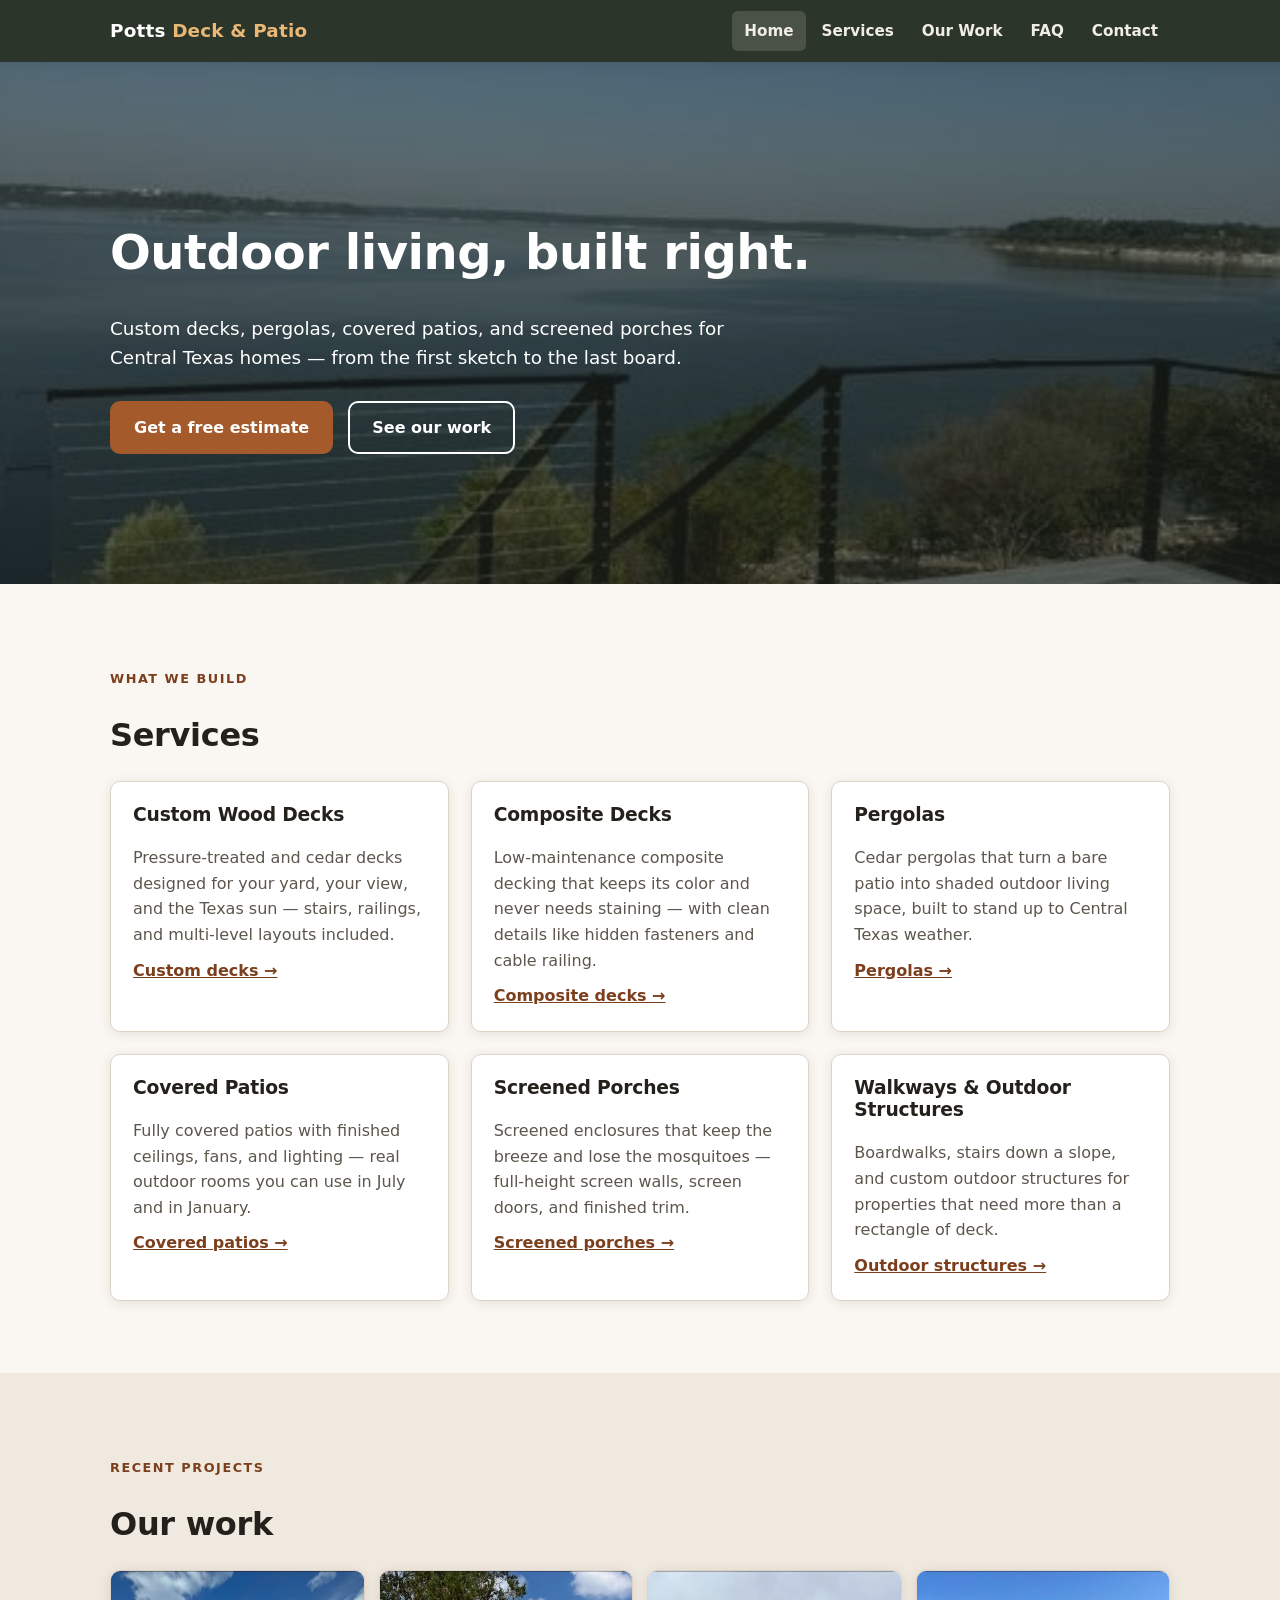
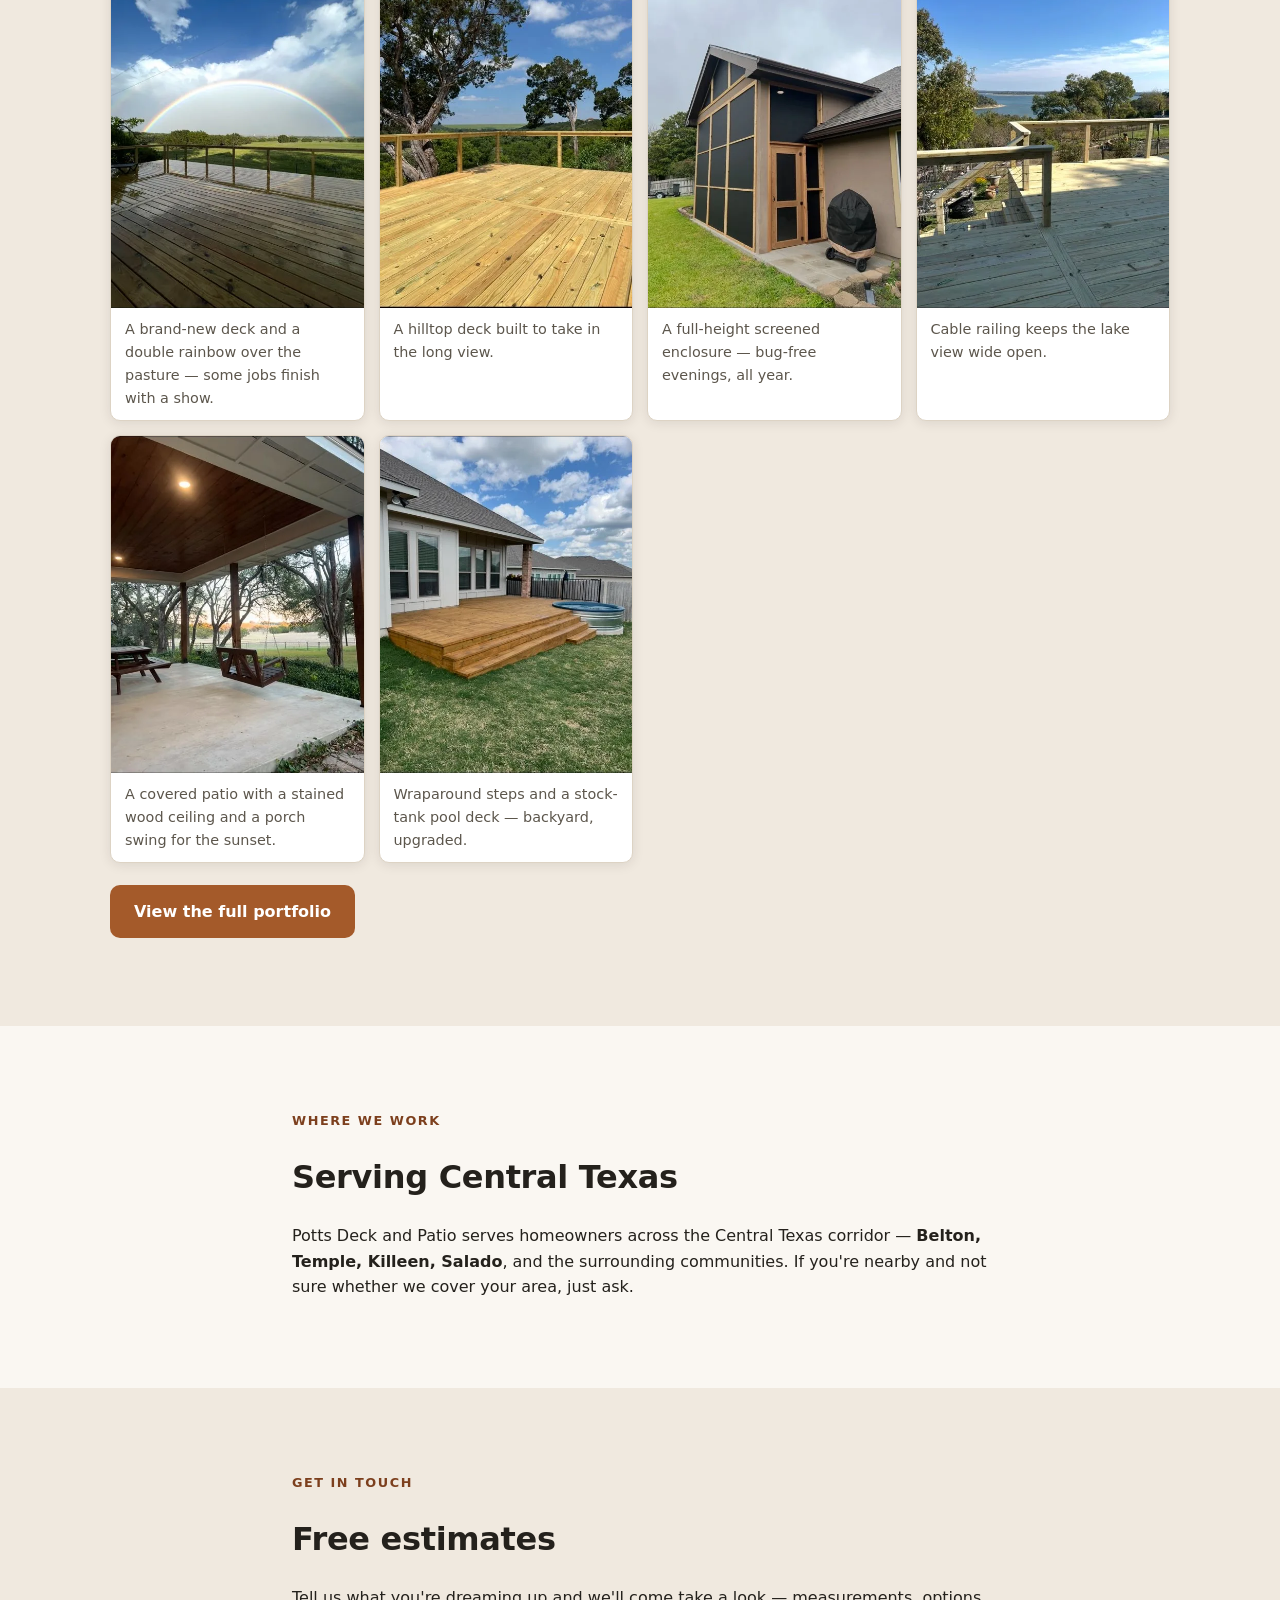
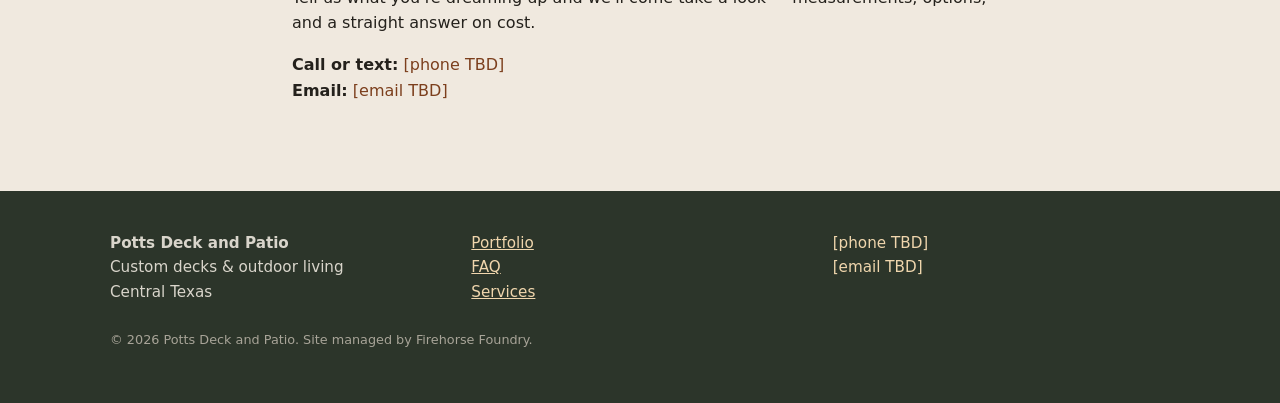
==== index.html @ 65a0ad8f "Phase-1 site scaffold: home, portfolio, FAQ, six service pages, DAM-fed gallery Static site, no buil" ====
<!doctype html>
<html lang="en">
<head>
<meta charset="utf-8">
<meta name="viewport" content="width=device-width, initial-scale=1">
<title>Potts Deck and Patio — Custom Decks, Pergolas &amp; Patios in Central Texas</title>
<meta name="description" content="Potts Deck and Patio builds custom wood and composite decks, pergolas, covered patios, and screened porches for homeowners across Central Texas — Belton, Temple, Killeen, and Salado.">
<!-- TODO before launch: replace PLACEHOLDER-DOMAIN with the real domain everywhere (this file, sitemap.xml, robots.txt, llms.txt) -->
<link rel="canonical" href="https://PLACEHOLDER-DOMAIN.com/">
<meta property="og:title" content="Potts Deck and Patio — Custom Decks &amp; Outdoor Living, Central Texas">
<meta property="og:description" content="Custom decks, pergolas, covered patios, and screened porches, built right in Central Texas.">
<meta property="og:image" content="https://PLACEHOLDER-DOMAIN.com/assets/photos/composite-deck-cable-railing-lake-view-central-texas-1600.jpg">
<meta property="og:type" content="website">
<link rel="icon" type="image/svg+xml" href="assets/favicon.svg">
<link rel="stylesheet" href="assets/css/site.css">
<script type="application/ld+json">
{
  "@context": "https://schema.org",
  "@type": "HomeAndConstructionBusiness",
  "@id": "https://PLACEHOLDER-DOMAIN.com/#business",
  "name": "Potts Deck and Patio",
  "description": "Custom deck and patio builder serving Central Texas: wood and composite decks, pergolas, covered patios, screened porches, and outdoor structures.",
  "url": "https://PLACEHOLDER-DOMAIN.com/",
  "telephone": "TODO-PHONE",
  "image": "https://PLACEHOLDER-DOMAIN.com/assets/photos/composite-deck-cable-railing-lake-view-central-texas-1600.jpg",
  "areaServed": [
    {"@type": "City", "name": "Belton", "containedInPlace": {"@type": "State", "name": "Texas"}},
    {"@type": "City", "name": "Temple", "containedInPlace": {"@type": "State", "name": "Texas"}},
    {"@type": "City", "name": "Killeen", "containedInPlace": {"@type": "State", "name": "Texas"}},
    {"@type": "City", "name": "Salado", "containedInPlace": {"@type": "State", "name": "Texas"}}
  ],
  "knowsAbout": ["deck construction", "composite decking", "pergolas", "covered patios", "screened porches"],
  "sameAs": ["TODO-GOOGLE-BUSINESS-PROFILE-URL"]
}
</script>
</head>
<body>

<header class="site-header">
  <div class="wrap">
    <a class="brand" href="index.html">Potts <span>Deck &amp; Patio</span></a>
    <nav class="site-nav" aria-label="Main">
      <a href="index.html" aria-current="page">Home</a>
      <a href="index.html#services">Services</a>
      <a href="portfolio.html">Our Work</a>
      <a href="faq.html">FAQ</a>
      <a href="index.html#contact">Contact</a>
    </nav>
  </div>
</header>

<main>
  <div class="hero" style="background-image: linear-gradient(rgba(30,36,28,0.55), rgba(30,36,28,0.65)), url('assets/photos/composite-deck-cable-railing-lake-view-central-texas-1600.jpg')">
    <div class="wrap">
      <h1>Outdoor living, built right.</h1>
      <p>Custom decks, pergolas, covered patios, and screened porches for Central Texas homes — from the first sketch to the last board.</p>
      <div class="cta-row">
        <a class="btn btn-primary" href="index.html#contact">Get a free estimate</a>
        <a class="btn btn-ghost" href="portfolio.html">See our work</a>
      </div>
    </div>
  </div>

  <section id="services">
    <div class="wrap">
      <p class="kicker">What we build</p>
      <h2>Services</h2>
      <div class="grid">
        <div class="card">
          <h3>Custom Wood Decks</h3>
          <p>Pressure-treated and cedar decks designed for your yard, your view, and the Texas sun — stairs, railings, and multi-level layouts included.</p>
          <a class="more" href="services/custom-decks.html">Custom decks →</a>
        </div>
        <div class="card">
          <h3>Composite Decks</h3>
          <p>Low-maintenance composite decking that keeps its color and never needs staining — with clean details like hidden fasteners and cable railing.</p>
          <a class="more" href="services/composite-decks.html">Composite decks →</a>
        </div>
        <div class="card">
          <h3>Pergolas</h3>
          <p>Cedar pergolas that turn a bare patio into shaded outdoor living space, built to stand up to Central Texas weather.</p>
          <a class="more" href="services/pergolas.html">Pergolas →</a>
        </div>
        <div class="card">
          <h3>Covered Patios</h3>
          <p>Fully covered patios with finished ceilings, fans, and lighting — real outdoor rooms you can use in July and in January.</p>
          <a class="more" href="services/covered-patios.html">Covered patios →</a>
        </div>
        <div class="card">
          <h3>Screened Porches</h3>
          <p>Screened enclosures that keep the breeze and lose the mosquitoes — full-height screen walls, screen doors, and finished trim.</p>
          <a class="more" href="services/screened-porches.html">Screened porches →</a>
        </div>
        <div class="card">
          <h3>Walkways &amp; Outdoor Structures</h3>
          <p>Boardwalks, stairs down a slope, and custom outdoor structures for properties that need more than a rectangle of deck.</p>
          <a class="more" href="services/outdoor-structures.html">Outdoor structures →</a>
        </div>
      </div>
    </div>
  </section>

  <section class="alt" id="work">
    <div class="wrap">
      <p class="kicker">Recent projects</p>
      <h2>Our work</h2>
      <div data-gallery data-limit="6"></div>
      <p style="margin-top:22px"><a class="btn btn-primary" href="portfolio.html">View the full portfolio</a></p>
    </div>
  </section>

  <section id="area">
    <div class="wrap prose">
      <p class="kicker">Where we work</p>
      <h2>Serving Central Texas</h2>
      <p>Potts Deck and Patio serves homeowners across the Central Texas corridor — <strong>Belton, Temple, Killeen, Salado</strong>, and the surrounding communities. If you're nearby and not sure whether we cover your area, just ask.</p>
    </div>
  </section>

  <section class="alt" id="contact">
    <div class="wrap prose">
      <p class="kicker">Get in touch</p>
      <h2>Free estimates</h2>
      <p>Tell us what you're dreaming up and we'll come take a look — measurements, options, and a straight answer on cost.</p>
      <p>
        <strong>Call or text:</strong> <a data-phone-link href="#">…</a><br>
        <strong>Email:</strong> <a data-email-link href="#">…</a>
      </p>
    </div>
  </section>
</main>

<footer class="site-footer">
  <div class="wrap">
    <div class="cols">
      <div>
        <strong>Potts Deck and Patio</strong><br>
        Custom decks &amp; outdoor living<br>
        Central Texas
      </div>
      <div>
        <a href="portfolio.html">Portfolio</a><br>
        <a href="faq.html">FAQ</a><br>
        <a href="index.html#services">Services</a>
      </div>
      <div>
        <a data-phone-link href="#">…</a><br>
        <a data-email-link href="#">…</a>
      </div>
    </div>
    <p class="fine">© 2026 Potts Deck and Patio. Site managed by Firehorse Foundry.</p>
  </div>
</footer>

<script src="assets/js/site.js"></script>
</body>
</html>
---- assets/css/site.css ----
/* Potts Deck and Patio — site styles
   Design tokens up top; everything else consumes them. */

:root {
  --ink: #24211c;          /* near-black warm text */
  --ink-soft: #5c564c;
  --paper: #faf7f2;        /* warm off-white */
  --paper-deep: #f0e9df;
  --cedar: #a45a2a;        /* primary — cedar stain */
  --cedar-deep: #7c3f1d;
  --pine: #3e4a3a;         /* deep green-gray — headers/footer */
  --pine-deep: #2c352a;
  --sky: #e8f0ee;
  --line: #ddd3c4;
  --radius: 10px;
  --shadow: 0 2px 12px rgba(36, 33, 28, 0.10);
  --max: 1100px;
}

* { box-sizing: border-box; }
html { scroll-behavior: smooth; }
@media (prefers-reduced-motion: reduce) {
  html { scroll-behavior: auto; }
  *, *::before, *::after { animation: none !important; transition: none !important; }
}

body {
  margin: 0;
  font: 16px/1.6 system-ui, -apple-system, "Segoe UI", Roboto, sans-serif;
  color: var(--ink);
  background: var(--paper);
}

a { color: var(--cedar-deep); }
a:focus-visible, button:focus-visible {
  outline: 3px solid var(--cedar);
  outline-offset: 2px;
}
img { max-width: 100%; height: auto; display: block; }

h1, h2, h3 { line-height: 1.2; font-weight: 750; letter-spacing: -0.01em; }
h1 { font-size: clamp(1.9rem, 4.5vw, 3rem); }
h2 { font-size: clamp(1.4rem, 3vw, 2rem); }

.wrap { max-width: var(--max); margin: 0 auto; padding: 0 20px; }

/* Header / nav */
.site-header {
  background: var(--pine-deep);
  color: #fff;
  position: sticky; top: 0; z-index: 20;
  box-shadow: var(--shadow);
}
.site-header .wrap {
  display: flex; align-items: center; gap: 18px;
  min-height: 62px; flex-wrap: wrap; padding-block: 8px;
}
.brand {
  font-weight: 800; font-size: 1.15rem; color: #fff;
  text-decoration: none; letter-spacing: 0.01em;
}
.brand span { color: #e9b877; }
.site-nav { margin-left: auto; display: flex; gap: 4px; flex-wrap: wrap; }
.site-nav a {
  color: #f0ede6; text-decoration: none; padding: 8px 12px;
  border-radius: 6px; font-weight: 550; font-size: 0.95rem;
}
.site-nav a:hover, .site-nav a[aria-current="page"] { background: rgba(255,255,255,0.14); }

/* Hero */
.hero {
  /* background-image set inline on the element (relative URLs resolve
     against the page there, not this stylesheet) */
  background-color: var(--pine);
  background-size: cover;
  background-position: center;
  color: #fff;
  padding: clamp(60px, 12vw, 130px) 0;
}
.hero p { font-size: 1.15rem; max-width: 34em; }
.hero .cta-row { margin-top: 28px; }

.btn {
  display: inline-block; padding: 12px 22px; border-radius: var(--radius);
  font-weight: 700; text-decoration: none; border: 2px solid transparent;
}
.btn-primary { background: var(--cedar); color: #fff; }
.btn-primary:hover { background: var(--cedar-deep); }
.btn-ghost { border-color: #fff; color: #fff; margin-left: 10px; }
.btn-ghost:hover { background: rgba(255,255,255,0.15); }

/* Sections */
section { padding: clamp(40px, 7vw, 72px) 0; }
section.alt { background: var(--paper-deep); }
.kicker {
  text-transform: uppercase; letter-spacing: 0.12em; font-size: 0.8rem;
  font-weight: 700; color: var(--cedar-deep); margin-bottom: 6px;
}

/* Cards */
.grid { display: grid; gap: 22px; grid-template-columns: repeat(auto-fit, minmax(250px, 1fr)); }
.card {
  background: #fff; border: 1px solid var(--line); border-radius: var(--radius);
  padding: 22px; box-shadow: var(--shadow);
}
.card h3 { margin-top: 0; }
.card p { color: var(--ink-soft); margin-bottom: 0; }
.card a.more { display: inline-block; margin-top: 10px; font-weight: 650; }

/* Gallery */
.gallery { display: grid; gap: 14px; grid-template-columns: repeat(auto-fill, minmax(240px, 1fr)); }
.gallery figure {
  margin: 0; background: #fff; border: 1px solid var(--line);
  border-radius: var(--radius); overflow: hidden; box-shadow: var(--shadow);
}
.gallery img { width: 100%; aspect-ratio: 3 / 4; object-fit: cover; }
.gallery figcaption { padding: 10px 14px; font-size: 0.9rem; color: var(--ink-soft); }
.gallery-empty { color: var(--ink-soft); font-style: italic; }

/* Filter buttons (portfolio) */
.filters { display: flex; gap: 8px; flex-wrap: wrap; margin: 18px 0 26px; }
.filters button {
  border: 1px solid var(--line); background: #fff; color: var(--ink);
  padding: 7px 14px; border-radius: 999px; cursor: pointer; font: inherit; font-size: 0.9rem;
}
.filters button[aria-pressed="true"] { background: var(--pine); color: #fff; border-color: var(--pine); }

/* Footer */
.site-footer { background: var(--pine-deep); color: #d9d5cb; padding: 40px 0; font-size: 0.95rem; }
.site-footer a { color: #f0d6ad; }
.site-footer .cols { display: grid; gap: 24px; grid-template-columns: repeat(auto-fit, minmax(220px, 1fr)); }
.site-footer .fine { margin-top: 26px; font-size: 0.8rem; color: #a8a498; }

/* Page intro (inner pages) */
.page-head { background: var(--pine); color: #fff; padding: clamp(36px, 6vw, 60px) 0; }
.page-head p { max-width: 40em; color: #e4e1d8; }

.prose { max-width: 46em; }
.prose li { margin-bottom: 6px; }

.notice-draft {
  background: #fff6e5; border: 1px dashed var(--cedar); border-radius: var(--radius);
  padding: 10px 16px; font-size: 0.85rem; color: var(--ink-soft); margin: 20px 0;
}

/* FAQ */
details {
  background: #fff; border: 1px solid var(--line); border-radius: var(--radius);
  padding: 14px 18px; margin-bottom: 12px;
}
summary { font-weight: 700; cursor: pointer; }
details p { color: var(--ink-soft); }

@media (max-width: 640px) {
  .site-nav { gap: 0; }
  .site-nav a { padding: 8px 9px; font-size: 0.88rem; }
  .btn-ghost { margin-left: 0; margin-top: 10px; }
}
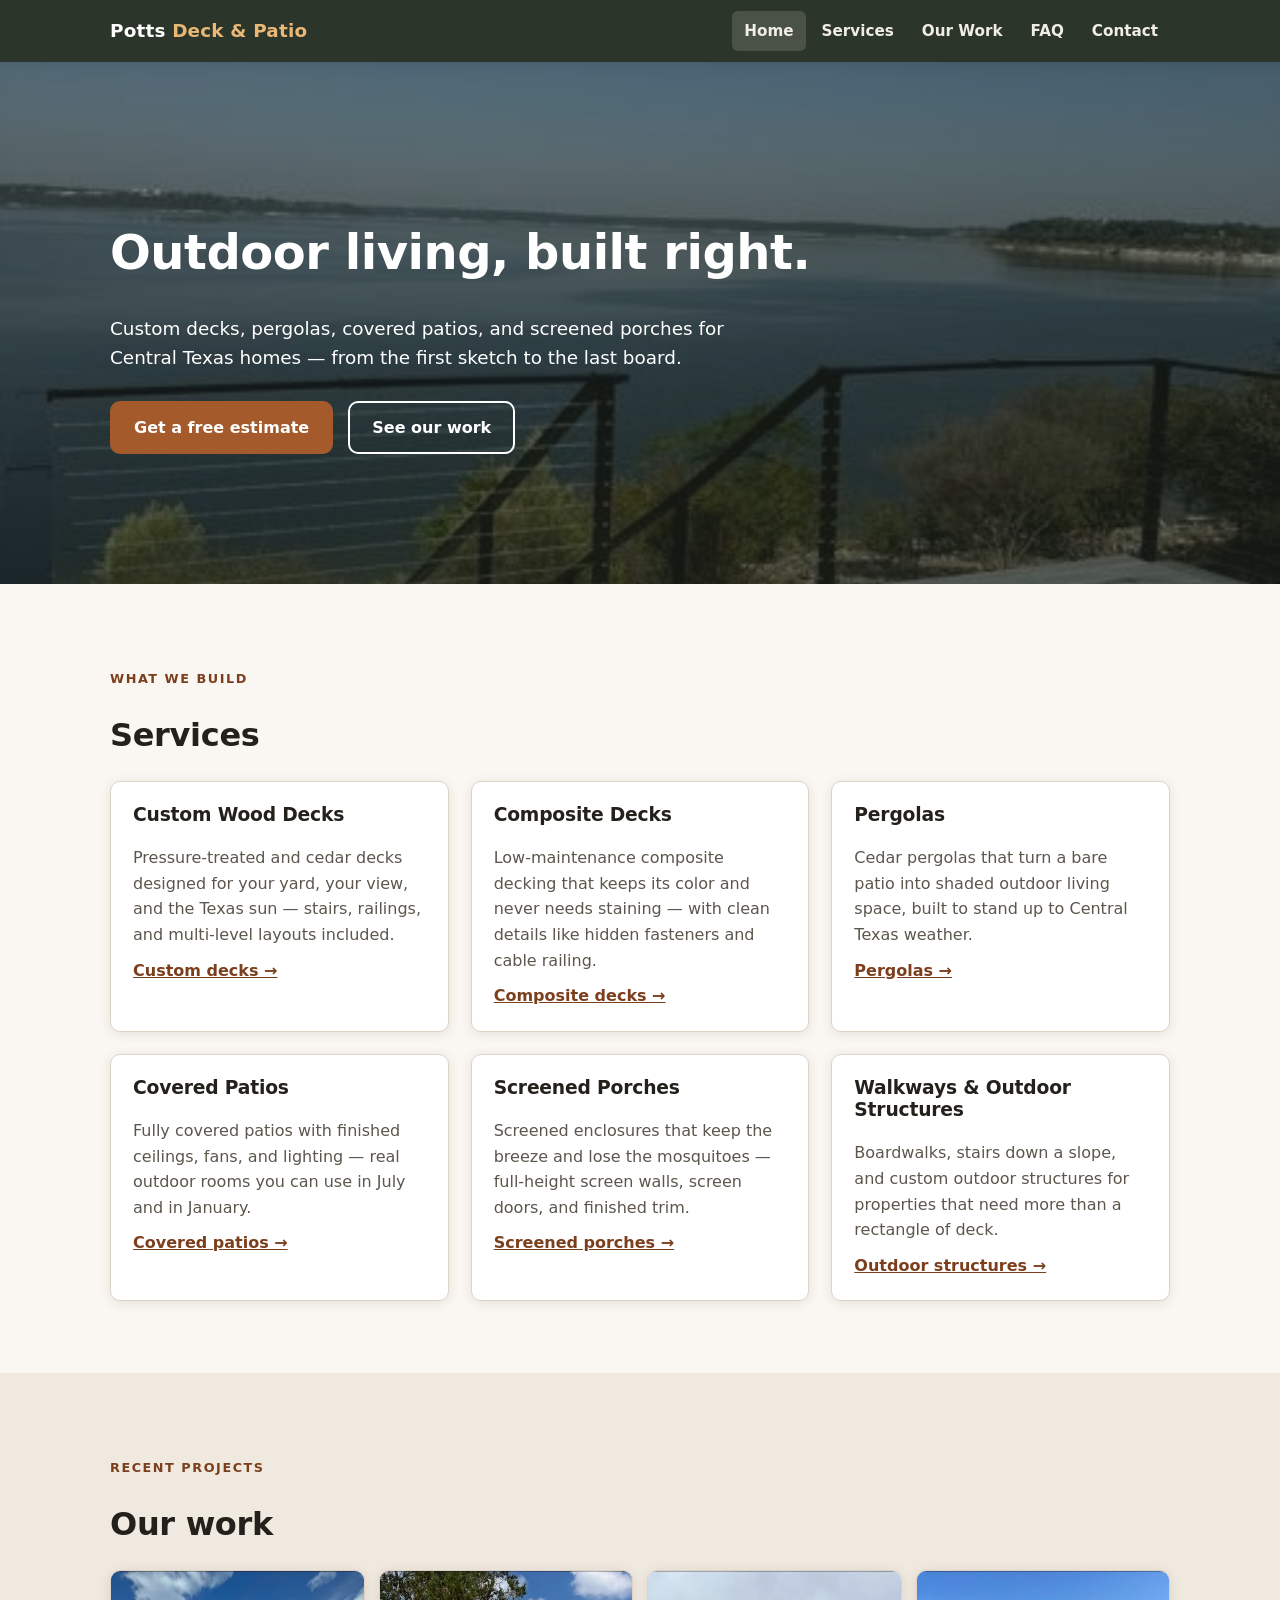
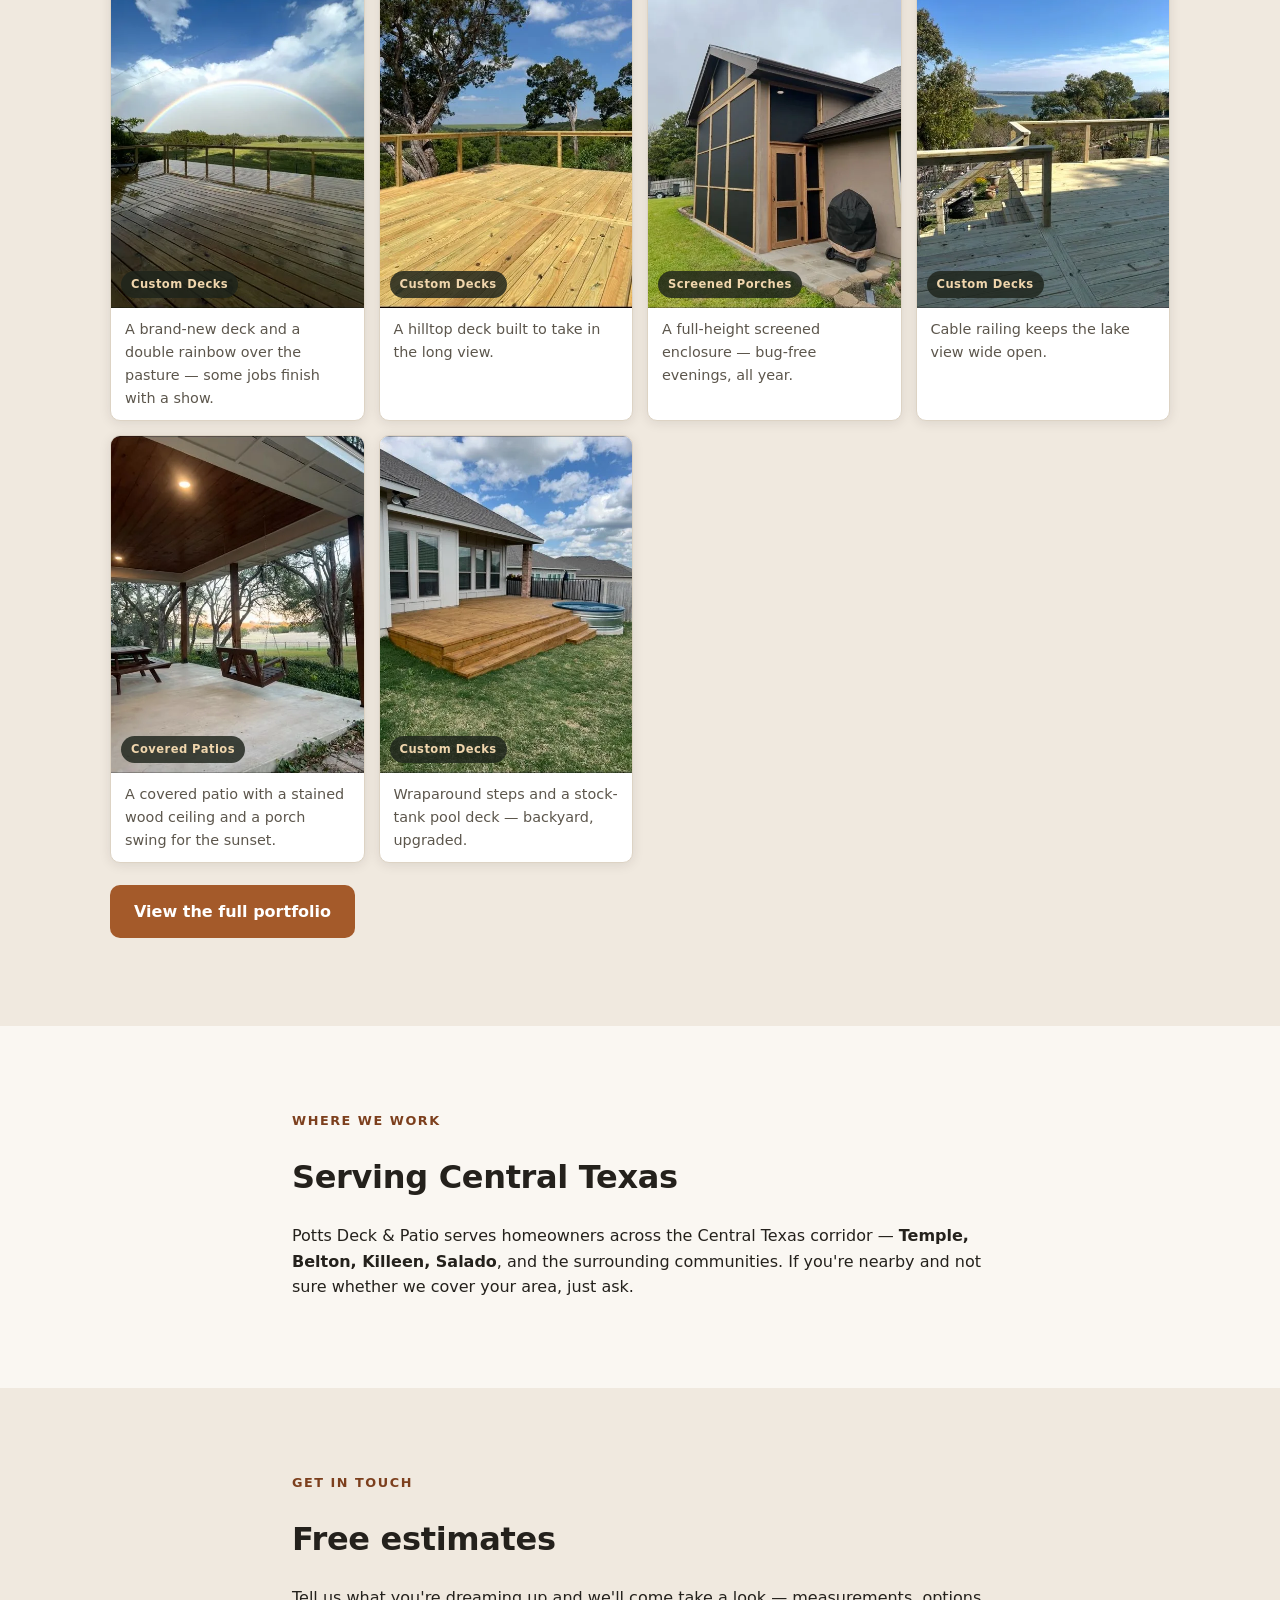
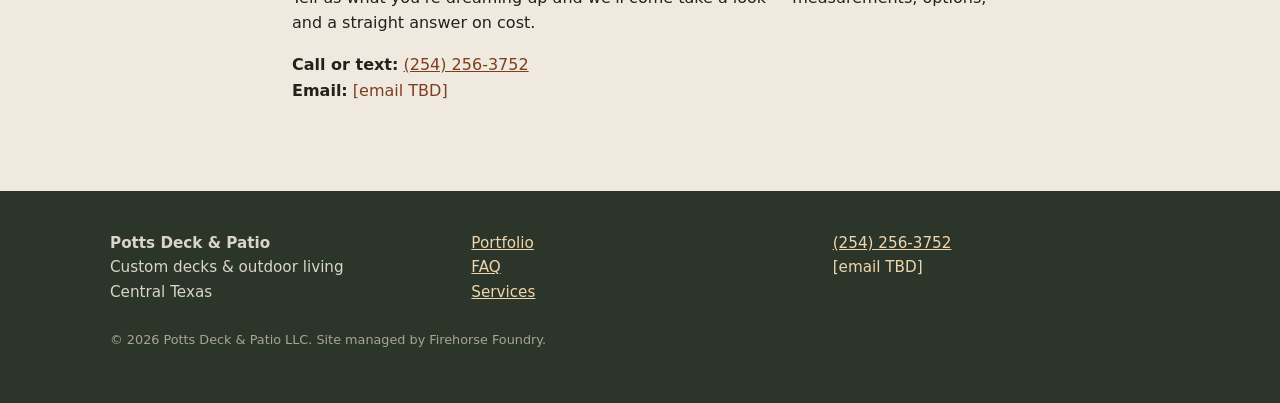
==== commit 0cabc7ad: "Wire in Google Business Profile facts: name, phone, sameAs, Temple-first NAP now matches the GBP exa" ====
--- a/index.html
+++ b/index.html
@@ -3,11 +3,11 @@
 <head>
 <meta charset="utf-8">
 <meta name="viewport" content="width=device-width, initial-scale=1">
-<title>Potts Deck and Patio — Custom Decks, Pergolas &amp; Patios in Central Texas</title>
-<meta name="description" content="Potts Deck and Patio builds custom wood and composite decks, pergolas, covered patios, and screened porches for homeowners across Central Texas — Belton, Temple, Killeen, and Salado.">
+<title>Potts Deck &amp; Patio — Custom Decks, Pergolas &amp; Patios in Central Texas</title>
+<meta name="description" content="Potts Deck &amp; Patio builds custom wood and composite decks, pergolas, covered patios, and screened porches for homeowners across Central Texas — Temple, Belton, Killeen, and Salado.">
 <!-- TODO before launch: replace PLACEHOLDER-DOMAIN with the real domain everywhere (this file, sitemap.xml, robots.txt, llms.txt) -->
 <link rel="canonical" href="https://PLACEHOLDER-DOMAIN.com/">
-<meta property="og:title" content="Potts Deck and Patio — Custom Decks &amp; Outdoor Living, Central Texas">
+<meta property="og:title" content="Potts Deck &amp; Patio — Custom Decks &amp; Outdoor Living, Central Texas">
 <meta property="og:description" content="Custom decks, pergolas, covered patios, and screened porches, built right in Central Texas.">
 <meta property="og:image" content="https://PLACEHOLDER-DOMAIN.com/assets/photos/composite-deck-cable-railing-lake-view-central-texas-1600.jpg">
 <meta property="og:type" content="website">
@@ -18,19 +18,19 @@
   "@context": "https://schema.org",
   "@type": "HomeAndConstructionBusiness",
   "@id": "https://PLACEHOLDER-DOMAIN.com/#business",
-  "name": "Potts Deck and Patio",
+  "name": "Potts Deck & Patio LLC",
   "description": "Custom deck and patio builder serving Central Texas: wood and composite decks, pergolas, covered patios, screened porches, and outdoor structures.",
   "url": "https://PLACEHOLDER-DOMAIN.com/",
-  "telephone": "TODO-PHONE",
+  "telephone": "+12542563752",
   "image": "https://PLACEHOLDER-DOMAIN.com/assets/photos/composite-deck-cable-railing-lake-view-central-texas-1600.jpg",
   "areaServed": [
+    {"@type": "City", "name": "Temple", "containedInPlace": {"@type": "State", "name": "Texas"}},
     {"@type": "City", "name": "Belton", "containedInPlace": {"@type": "State", "name": "Texas"}},
-    {"@type": "City", "name": "Temple", "containedInPlace": {"@type": "State", "name": "Texas"}},
     {"@type": "City", "name": "Killeen", "containedInPlace": {"@type": "State", "name": "Texas"}},
     {"@type": "City", "name": "Salado", "containedInPlace": {"@type": "State", "name": "Texas"}}
   ],
   "knowsAbout": ["deck construction", "composite decking", "pergolas", "covered patios", "screened porches"],
-  "sameAs": ["TODO-GOOGLE-BUSINESS-PROFILE-URL"]
+  "sameAs": ["https://share.google/4HS9roPQUaF6AfrNh"]
 }
 </script>
 </head>
@@ -113,7 +113,7 @@
     <div class="wrap prose">
       <p class="kicker">Where we work</p>
       <h2>Serving Central Texas</h2>
-      <p>Potts Deck and Patio serves homeowners across the Central Texas corridor — <strong>Belton, Temple, Killeen, Salado</strong>, and the surrounding communities. If you're nearby and not sure whether we cover your area, just ask.</p>
+      <p>Potts Deck &amp; Patio serves homeowners across the Central Texas corridor — <strong>Temple, Belton, Killeen, Salado</strong>, and the surrounding communities. If you're nearby and not sure whether we cover your area, just ask.</p>
     </div>
   </section>
 
@@ -134,7 +134,7 @@
   <div class="wrap">
     <div class="cols">
       <div>
-        <strong>Potts Deck and Patio</strong><br>
+        <strong>Potts Deck &amp; Patio</strong><br>
         Custom decks &amp; outdoor living<br>
         Central Texas
       </div>
@@ -148,7 +148,7 @@
         <a data-email-link href="#">…</a>
       </div>
     </div>
-    <p class="fine">© 2026 Potts Deck and Patio. Site managed by Firehorse Foundry.</p>
+    <p class="fine">© 2026 Potts Deck &amp; Patio LLC. Site managed by Firehorse Foundry.</p>
   </div>
 </footer>
 
--- a/assets/css/site.css
+++ b/assets/css/site.css
@@ -1,21 +1,8 @@
 /* Potts Deck and Patio — site styles
-   Design tokens up top; everything else consumes them. */
+   Tokens live in tokens.css (the design-library interface — Design seat
+   owns values there); this file consumes them and owns structure. */
 
-:root {
-  --ink: #24211c;          /* near-black warm text */
-  --ink-soft: #5c564c;
-  --paper: #faf7f2;        /* warm off-white */
-  --paper-deep: #f0e9df;
-  --cedar: #a45a2a;        /* primary — cedar stain */
-  --cedar-deep: #7c3f1d;
-  --pine: #3e4a3a;         /* deep green-gray — headers/footer */
-  --pine-deep: #2c352a;
-  --sky: #e8f0ee;
-  --line: #ddd3c4;
-  --radius: 10px;
-  --shadow: 0 2px 12px rgba(36, 33, 28, 0.10);
-  --max: 1100px;
-}
+@import url("tokens.css");
 
 * { box-sizing: border-box; }
 html { scroll-behavior: smooth; }
@@ -26,7 +13,7 @@
 
 body {
   margin: 0;
-  font: 16px/1.6 system-ui, -apple-system, "Segoe UI", Roboto, sans-serif;
+  font: 16px/1.6 var(--font-body);
   color: var(--ink);
   background: var(--paper);
 }
@@ -38,7 +25,7 @@
 }
 img { max-width: 100%; height: auto; display: block; }
 
-h1, h2, h3 { line-height: 1.2; font-weight: 750; letter-spacing: -0.01em; }
+h1, h2, h3 { font-family: var(--font-display); line-height: 1.2; font-weight: 750; letter-spacing: -0.01em; }
 h1 { font-size: clamp(1.9rem, 4.5vw, 3rem); }
 h2 { font-size: clamp(1.4rem, 3vw, 2rem); }
 
@@ -59,7 +46,7 @@
   font-weight: 800; font-size: 1.15rem; color: #fff;
   text-decoration: none; letter-spacing: 0.01em;
 }
-.brand span { color: #e9b877; }
+.brand span { color: var(--gold-soft); }
 .site-nav { margin-left: auto; display: flex; gap: 4px; flex-wrap: wrap; }
 .site-nav a {
   color: #f0ede6; text-decoration: none; padding: 8px 12px;
@@ -113,9 +100,50 @@
   margin: 0; background: #fff; border: 1px solid var(--line);
   border-radius: var(--radius); overflow: hidden; box-shadow: var(--shadow);
 }
-.gallery img { width: 100%; aspect-ratio: 3 / 4; object-fit: cover; }
+.photo-open {
+  display: block; width: 100%; padding: 0; border: 0; background: none;
+  cursor: zoom-in; position: relative; font: inherit;
+}
+.gallery img {
+  width: 100%; aspect-ratio: 3 / 4; object-fit: cover;
+  transition: transform 0.25s ease;
+}
+.photo-open:hover img { transform: scale(1.03); }
+.photo-tag {
+  position: absolute; left: 10px; bottom: 10px;
+  background: rgba(30, 36, 28, 0.82); color: var(--gold-muted);
+  font-size: 0.72rem; font-weight: 700; letter-spacing: 0.04em;
+  padding: 4px 10px; border-radius: 999px; pointer-events: none;
+}
 .gallery figcaption { padding: 10px 14px; font-size: 0.9rem; color: var(--ink-soft); }
 .gallery-empty { color: var(--ink-soft); font-style: italic; }
+
+/* Lightbox */
+.lightbox { position: fixed; inset: 0; z-index: 100; display: flex; align-items: center; justify-content: center; }
+.lightbox[hidden] { display: none; } /* display:flex above would otherwise defeat the hidden attribute */
+.lb-backdrop { position: absolute; inset: 0; background: rgba(14, 13, 11, 0.92); }
+.lb-stage {
+  position: relative; margin: 0; max-width: min(92vw, 1100px); max-height: 90vh;
+  display: flex; flex-direction: column; align-items: center;
+}
+.lb-stage img {
+  max-width: 100%; max-height: 80vh; width: auto; height: auto;
+  border-radius: var(--radius); box-shadow: 0 8px 40px rgba(0,0,0,0.6);
+}
+.lb-stage figcaption { color: #e4e1d8; padding: 12px 6px; font-size: 0.95rem; text-align: center; }
+.lb-btn {
+  position: absolute; z-index: 101; border: 0; cursor: pointer;
+  background: rgba(255,255,255,0.12); color: #fff;
+  width: 46px; height: 46px; border-radius: 50%;
+  font-size: 1.6rem; line-height: 1;
+}
+.lb-btn:hover { background: rgba(255,255,255,0.25); }
+.lb-close { top: 18px; right: 18px; }
+.lb-prev { left: 14px; top: 50%; transform: translateY(-50%); }
+.lb-next { right: 14px; top: 50%; transform: translateY(-50%); }
+@media (max-width: 640px) {
+  .lb-prev { left: 6px; } .lb-next { right: 6px; }
+}
 
 /* Filter buttons (portfolio) */
 .filters { display: flex; gap: 8px; flex-wrap: wrap; margin: 18px 0 26px; }
@@ -127,7 +155,7 @@
 
 /* Footer */
 .site-footer { background: var(--pine-deep); color: #d9d5cb; padding: 40px 0; font-size: 0.95rem; }
-.site-footer a { color: #f0d6ad; }
+.site-footer a { color: var(--gold-muted); }
 .site-footer .cols { display: grid; gap: 24px; grid-template-columns: repeat(auto-fit, minmax(220px, 1fr)); }
 .site-footer .fine { margin-top: 26px; font-size: 0.8rem; color: #a8a498; }
 
